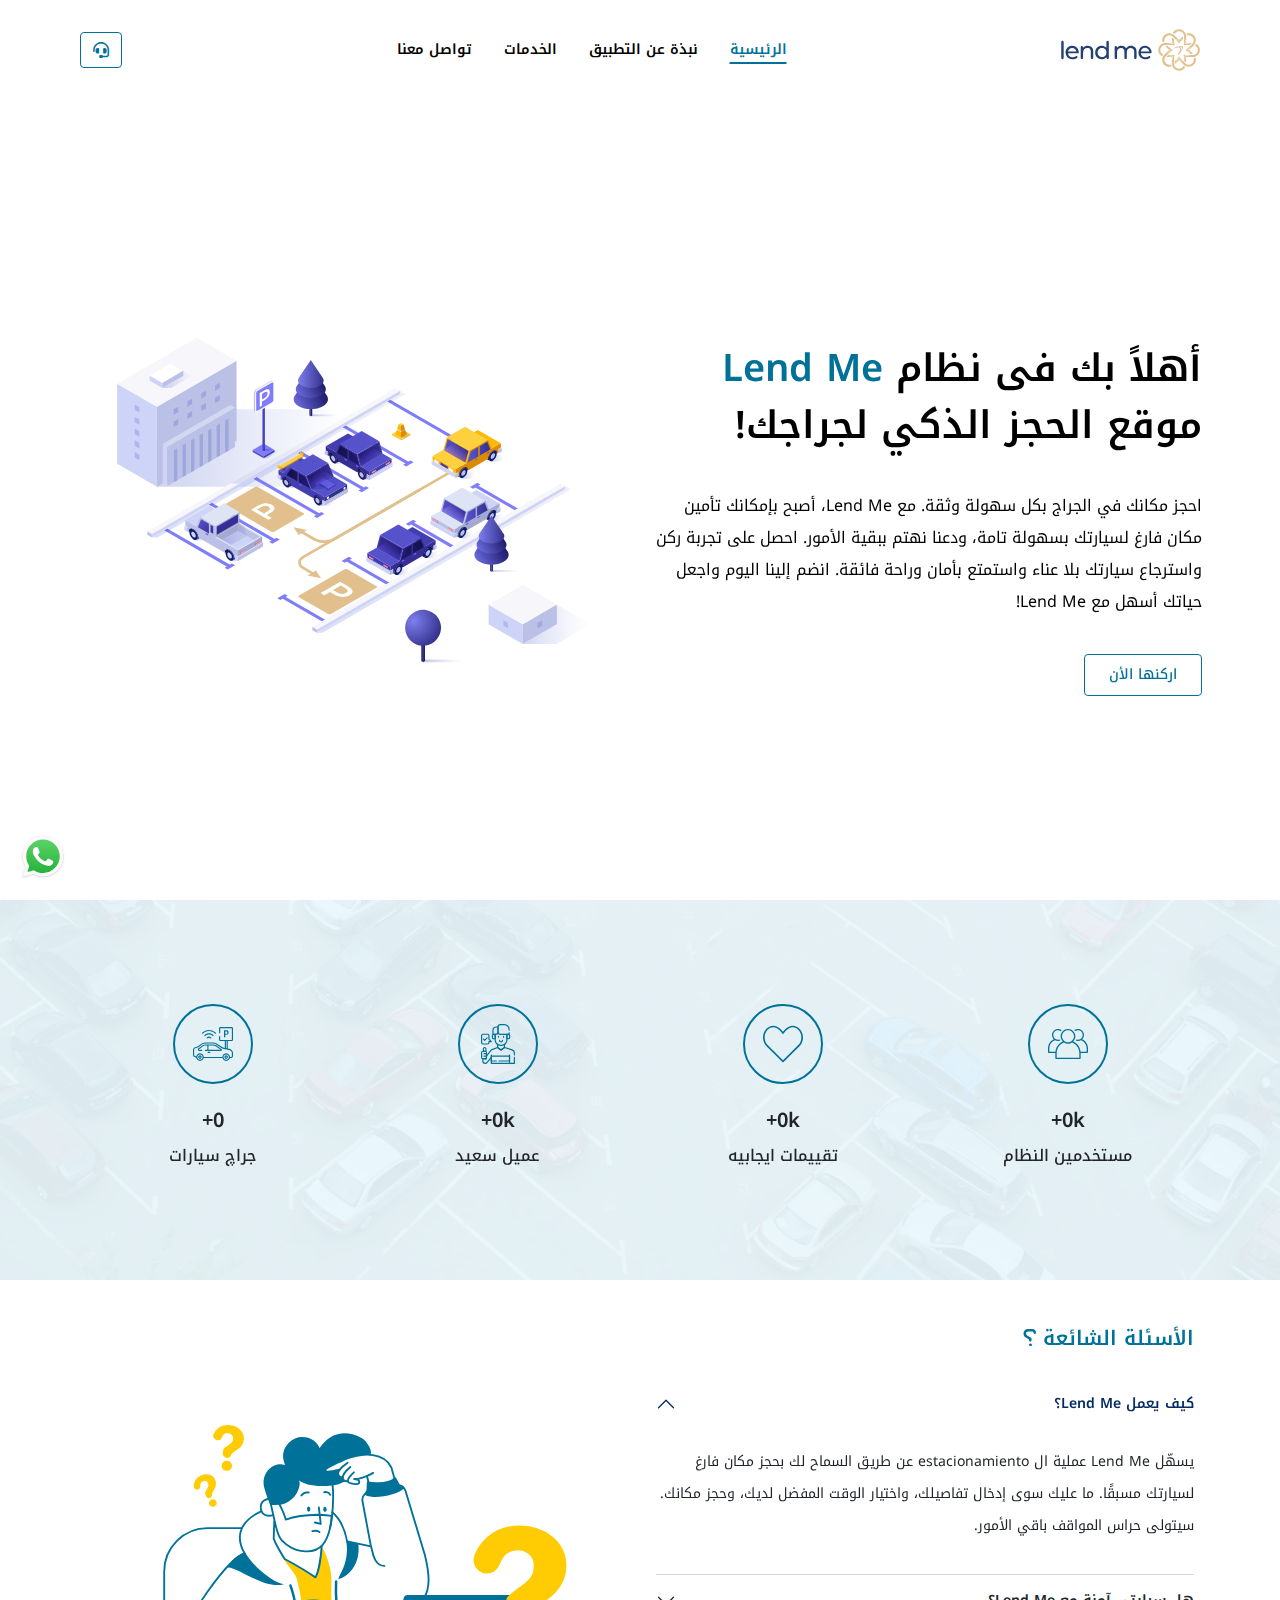
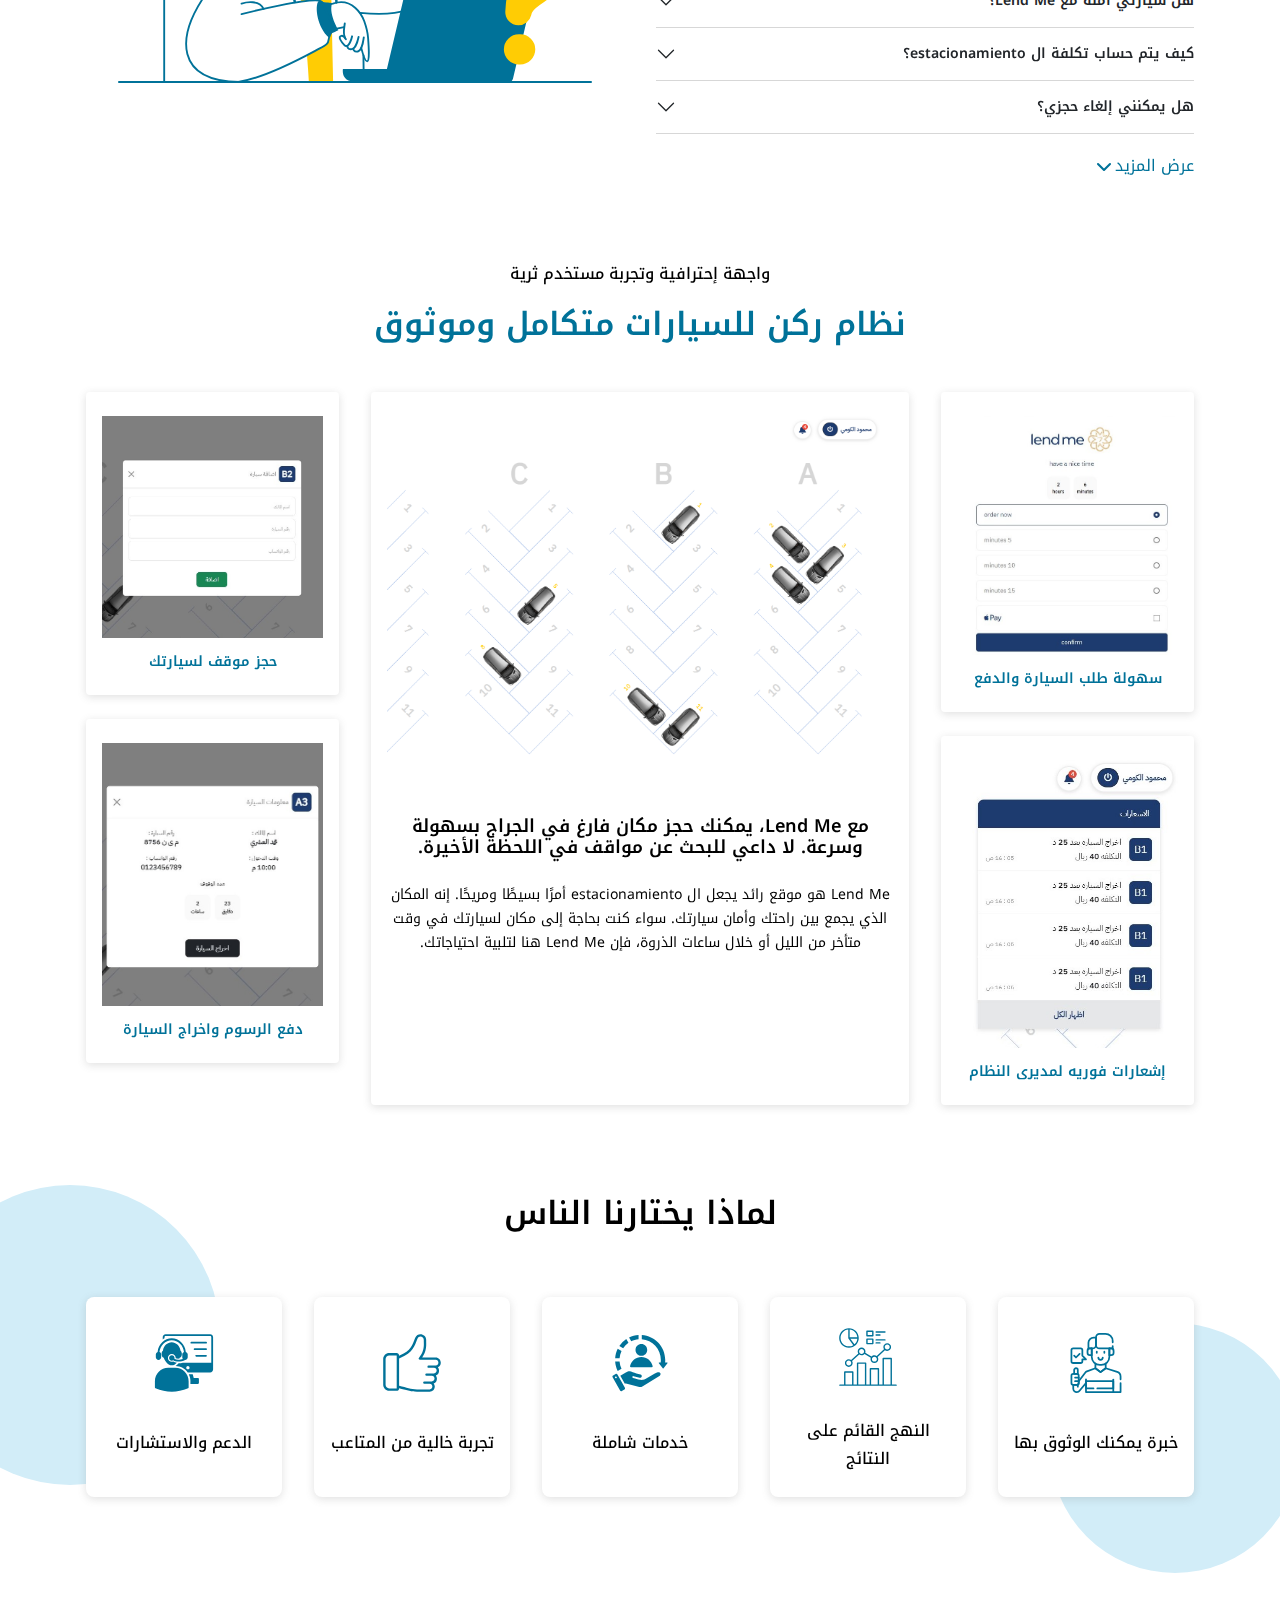
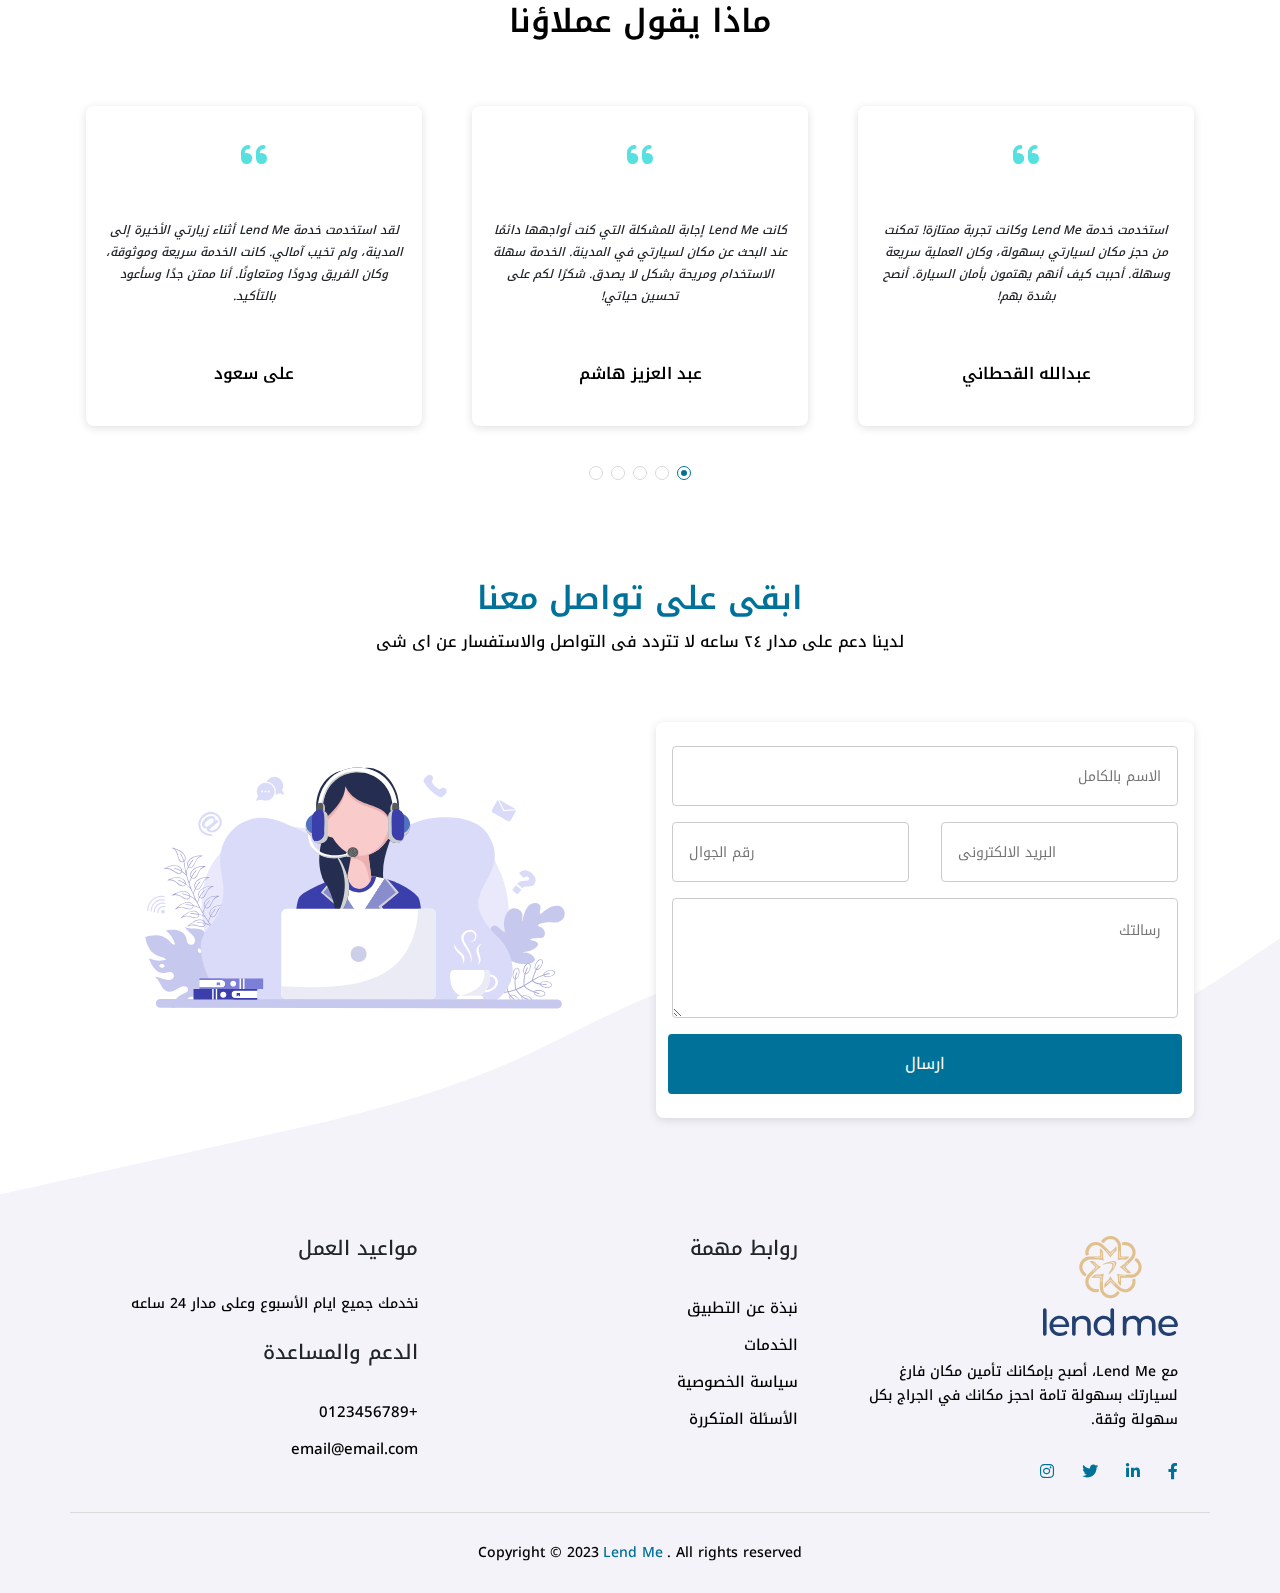
==== index.html @ 7d06befd "#1" ====
<html lang="en">

<head>
    <meta charset="UTF-8">
    <meta name="viewport" content="width=device-width, initial-scale=1.0">
    <title>Lend Me</title>
    <!-- Favicon -->
    <link rel="shortcut icon" href="images/fav.svg" type="image/x-icon">
    <!-- Css -->
    <link rel="stylesheet" href="css/bootstrap.rtl.min.css">
    <link rel="stylesheet" href="css/main.css">
    <link rel="stylesheet" href="css/style.css">
</head>

<body>
    <!-- Header Start-->
    <header class="navigationbar">
        <nav>
            <div class="container d-flex justify-content-between align-items-center">
                <a href="#!" class="navbar-brand">
                    <img src="images/logo.svg" alt="logo">
                </a>
                <ul class="nav-links">
                    <li>
                        <a href="index.html#home" class="nav-link home active">الرئيسية</a>
                    </li>
                    <li>
                        <a href="index.html#about" class="nav-link about">نبذة عن التطبيق</a>
                    </li>
                    <li>
                        <a href="index.html#service" class="nav-link service">الخدمات</a>
                    </li>
                    <li>
                        <a href="index.html#contact" class="nav-link contact">تواصل معنا</a>
                    </li>
                </ul>
                <div class="buttons">
                    <a href="tel:+966566717225"><i class="fa-sharp fa-solid fa-headset"></i></a>
                    <a href="javascript:void(0)" id="toggle"><i class="fa-sharp fa-solid fa-bars"></i></a>
                </div>
            </div>
        </nav>
    </header>
    <main>
        <!-- Hero section -->
        <section class="hero-section sec" id="home">
            <div class="underlay"></div>
            <div class="container">
                <div class="row">
                    <div
                        class="col-lg-6 col-12 d-flex align-items-center justify-content-center flex-column text-container">
                        <h1>أهلاً بك فى نظام <span>Lend Me</span> موقع الحجز الذكي لجراجك! </h1>
                        <p>
                            احجز مكانك في الجراج بكل سهولة وثقة. مع Lend Me، أصبح بإمكانك تأمين مكان فارغ لسيارتك بسهولة
                            تامة، ودعنا نهتم ببقية الأمور. احصل على تجربة ركن واسترجاع سيارتك بلا عناء واستمتع بأمان
                            وراحة فائقة. انضم إلينا اليوم واجعل حياتك أسهل مع Lend Me!
                        </p>
                        <a href="#!">اركنها الأن</a>
                    </div>
                    <div class="col-lg-6 col-12 d-flex align-items-center justify-content-center">
                        <img src="images/illustration.svg" alt="illustration">
                    </div>
                </div>
            </div>
        </section>
        <!-- parteners section -->
        <section class="parteners sec" id="about">
            <div class="counter-wrapper">
                <div class="underlay"></div>
                <div class="container ">
                    <div class="row">
                        <div class="col-lg-3 col-6 mb-lg-0 mb-4">
                            <div class="icon">
                                <img src="images/users.svg" alt="icon">
                            </div>
                            <h4><span class="num" data-goal="8">0</span>k+</h4>
                            <h5>مستخدمين النظام</h5>
                        </div>
                        <div class="col-lg-3 col-6 mb-lg-0 mb-4">
                            <div class="icon">
                                <img src="images/heart.svg" alt="icon">
                            </div>
                            <h4><span class="num" data-goal="25">0</span>k+</h4>
                            <h5>تقييمات ايجابيه</h5>
                        </div>
                        <div class="col-lg-3 col-6">
                            <div class="icon">
                                <img src="images/experience.svg" alt="icon">
                            </div>
                            <h4><span class="num" data-goal="23">0</span>k+</h4>
                            <h5>عميل سعيد</h5>
                        </div>
                        <div class="col-lg-3 col-6">
                            <div class="icon">
                                <img src="images/earth.svg" alt="icon">
                            </div>
                            <h4><span class="num" data-goal="47">0</span>+</h4>
                            <h5>جراچ سيارات</h5>
                        </div>
                    </div>
                </div>
            </div>
        </section>
        <!-- faqs -->
        <section class="faqs">
            <div class="container">
                <div class="row align-items-center justify-content-around">
                    <div class="col-lg-6 col-12 p-3 faqs-content">
                        <h3>الأسئلة الشائعة <i class="fa-sharp fa-solid fa-question"></i></h3>
                        <div class="accordion" id="accordionExample">
                            <div class="accordion-item">
                                <h2 class="accordion-header" id="headingOne">
                                    <button class="accordion-button" type="button" data-bs-toggle="collapse"
                                        data-bs-target="#collapseOne" aria-expanded="true" aria-controls="collapseOne">
                                        كيف يعمل Lend Me؟
                                    </button>
                                </h2>
                                <div id="collapseOne" class="accordion-collapse collapse show"
                                    aria-labelledby="headingOne" data-bs-parent="#accordionExample">
                                    <div class="accordion-body">
                                        <p>
                                            يسهّل Lend Me عملية ال estacionamiento عن طريق السماح لك بحجز مكان فارغ
                                            لسيارتك مسبقًا. ما عليك سوى إدخال تفاصيلك، واختيار الوقت المفضل لديك، وحجز
                                            مكانك. سيتولى حراس المواقف باقي الأمور.
                                        </p>
                                    </div>
                                </div>
                            </div>
                            <div class="accordion-item">
                                <h2 class="accordion-header" id="headingTwo">
                                    <button class="accordion-button collapsed" type="button" data-bs-toggle="collapse"
                                        data-bs-target="#collapseTwo" aria-expanded="false" aria-controls="collapseTwo">
                                        هل سيارتي آمنة مع Lend Me؟
                                    </button>
                                </h2>
                                <div id="collapseTwo" class="accordion-collapse collapse" aria-labelledby="headingTwo"
                                    data-bs-parent="#accordionExample">
                                    <div class="accordion-body">
                                        <p>
                                            بالتأكيد! نحن نعتني بالأمان بشكل جدي. حراس المواقف لدينا محترفون مدربون،
                                            ونحن نتخذ إجراءات أمان صارمة. سيارتك في أمان تام مع Lend Me.
                                        </p>
                                    </div>
                                </div>
                            </div>
                            <div class="accordion-item">
                                <h2 class="accordion-header" id="headingThree">
                                    <button class="accordion-button collapsed" type="button" data-bs-toggle="collapse"
                                        data-bs-target="#collapseThree" aria-expanded="false"
                                        aria-controls="collapseThree">
                                        كيف يتم حساب تكلفة ال estacionamiento؟
                                    </button>
                                </h2>
                                <div id="collapseThree" class="accordion-collapse collapse"
                                    aria-labelledby="headingThree" data-bs-parent="#accordionExample">
                                    <div class="accordion-body">
                                        <p>
                                            تعتمد تكلفة ال estacionamiento على عدة عوامل، مثل المدة والمكان ونوع
                                            السيارة. يمكنك العثور على معلومات حول التسعير في صفحتنا على الإنترنت أو عند
                                            قيامك بعملية الحجز.
                                        </p>
                                    </div>
                                </div>
                            </div>
                            <div class="accordion-item">
                                <h2 class="accordion-header" id="headingFour">
                                    <button class="accordion-button collapsed" type="button" data-bs-toggle="collapse"
                                        data-bs-target="#collapseFour" aria-expanded="false"
                                        aria-controls="collapseFour">
                                        هل يمكنني إلغاء حجزي؟
                                    </button>
                                </h2>
                                <div id="collapseFour" class="accordion-collapse collapse" aria-labelledby="headingFour"
                                    data-bs-parent="#accordionExample">
                                    <div class="accordion-body">
                                        <p>
                                            نعم، يمكنك إلغاء حجزك قبل بدء الوقت المحدد لل estacionamiento. ستحصل على
                                            استرداد كامل للمبلغ إذا قمت بإلغاء الحجز في الوقت المناسب.
                                        </p>
                                    </div>
                                </div>
                            </div>
                            <div class="accordion-item">
                                <h2 class="accordion-header" id="headingFive">
                                    <button class="accordion-button collapsed" type="button" data-bs-toggle="collapse"
                                        data-bs-target="#collapseFive" aria-expanded="false"
                                        aria-controls="collapseFive">
                                        هل يمكنني الدفع عبر الإنترنت؟
                                    </button>
                                </h2>
                                <div id="collapseFive" class="accordion-collapse collapse" aria-labelledby="headingFive"
                                    data-bs-parent="#accordionExample">
                                    <div class="accordion-body">
                                        <p>
                                            نعم، يمكنك الدفع عبر الإنترنت عند حجز مكان estacionamiento. نقدم أيضًا خيار
                                            الدفع نقدًا لمن يفضلون ذلك.
                                        </p>
                                    </div>
                                </div>
                            </div>
                        </div>
                        <button class="showbtn">عرض المزيد <i class="fa-sharp fa-solid fa-chevron-down"></i></button>
                    </div>
                    <div class="col-lg-6 col-12 pe-lg-5 ps-lg-5 p-0 faq-img">
                        <img src="images/faq2.svg" alt="faq">
                    </div>
                </div>
            </div>
        </section>
        <!-- services section -->
        <section class="services-section sec" id="service">
            <div class="container">
                <p class="txt">واجهة إحترافية وتجربة مستخدم ثرية</p>
                <h2 class="hed">نظام ركن للسيارات متكامل وموثوق</h2>
                <div class="row">
                    <div class="col-lg-3 col-12 pe-3 ps-3">
                        <div class="container p-0">
                            <div class="row">
                                <div class="col-12">
                                    <div class="shaded_card">
                                        <div class="img">
                                            <a href="images/app-img-2.jpg" data-fancybox="app-images">
                                                <img src="images/app-img-2.jpg" alt="">
                                            </a>
                                        </div>
                                        <h4>سهولة طلب السيارة والدفع</h4>
                                    </div>
                                </div>
                                <div class="col-12 mt-4">
                                    <div class="shaded_card">
                                        <div class="img">
                                            <a href="images/app-img-3.jpg" data-fancybox="app-images">
                                                <img src="images/app-img-3.jpg" alt="">
                                            </a>
                                        </div>
                                        <h4>إشعارات فوريه لمديرى النظام</h4>
                                    </div>
                                </div>
                            </div>
                        </div>
                    </div>
                    <div class="col-lg-6 col-12 pe-3 ps-3 mt-lg-0 mb-lg-0 mt-4 mb-4">
                        <div class="container p-0">
                            <div class="shaded_card">
                                <div class="img">
                                    <a href="images/app-1.png" data-fancybox="app-images">
                                        <img src="images/app-1.png" alt="">
                                    </a>
                                </div>
                                <h3>
                                    مع Lend Me، يمكنك حجز مكان فارغ في الجراج بسهولة وسرعة. لا داعي للبحث عن مواقف في
                                    اللحظة الأخيرة.
                                </h3>
                                <p>
                                    Lend Me هو موقع رائد يجعل ال estacionamiento أمرًا بسيطًا ومريحًا. إنه المكان الذي
                                    يجمع بين راحتك وأمان سيارتك. سواء كنت بحاجة إلى مكان لسيارتك في وقت متأخر من الليل
                                    أو خلال ساعات الذروة، فإن Lend Me هنا لتلبية احتياجاتك.
                                </p>
                            </div>
                        </div>
                    </div>
                    <div class="col-lg-3 col-12 pe-3 ps-3">
                        <div class="container p-0">
                            <div class="row">
                                <div class="col-12">
                                    <div class="shaded_card">
                                        <div class="img">
                                            <a href="images/app-img-4.jpg" data-fancybox="app-images">
                                                <img src="images/app-img-4.jpg" alt="">
                                            </a>
                                        </div>
                                        <h4>حجز موقف لسيارتك</h4>
                                    </div>
                                </div>
                                <div class="col-12 mt-4">
                                    <div class="col-12">
                                        <div class="shaded_card">
                                            <div class="img">
                                                <a href="images/app-img-5.jpg" data-fancybox="app-images">
                                                    <img src="images/app-img-5.jpg" alt="">
                                                </a>
                                            </div>
                                            <h4>دفع الرسوم واخراج السيارة</h4>
                                        </div>
                                    </div>
                                </div>
                            </div>
                        </div>
                    </div>
                </div>
            </div>
        </section>
        <!-- features section -->
        <section class="features">
            <h2 class="hed">لماذا يختارنا الناس</h2>
            <span class="circle1"></span>
            <span class="circle2"></span>
            <div class="container">
                <div class="row row-cols-xl-5 row-cols-lg-4 row-cols-md-3 row-cols-sm-2 row-cols-1 row--20">
                    <div class="col p-3">
                        <div class="feature-card">
                            <div class="icon">
                                <img src="images/experience.svg" alt="Service">
                            </div>
                            <h6 class="title">خبرة يمكنك الوثوق بها</h6>
                        </div>
                    </div>
                    <div class="col p-3">
                        <div class="feature-card">
                            <div class="icon">
                                <img src="images/approach.svg" alt="Service">
                            </div>
                            <h6 class="title">النهج القائم على النتائج</h6>
                        </div>
                    </div>
                    <div class="col p-3">
                        <div class="feature-card">
                            <div class="icon">
                                <img src="images/services.svg" alt="Service">
                            </div>
                            <h6 class="title">خدمات شاملة</h6>
                        </div>
                    </div>
                    <div class="col p-3">
                        <div class="feature-card">
                            <div class="icon">
                                <img src="images/hassel.svg" alt="Service">
                            </div>
                            <h6 class="title">تجربة خالية من المتاعب</h6>
                        </div>
                    </div>
                    <div class="col p-3">
                        <div class="feature-card">
                            <div class="icon">
                                <img src="images/support.svg" alt="Service">
                            </div>
                            <h6 class="title"> الدعم والاستشارات </h6>
                        </div>
                    </div>
                </div>
            </div>
        </section>
        <!-- testmonials section-->
        <section class="testmonials">
            <h2 class="hed">ماذا يقول عملاؤنا</h2>
            <!-- slider -->
            <div class="container p-0">
                <div class="swiper mySwiper">
                    <div class="swiper-wrapper">
                        <div class="swiper-slide">
                            <div class="testmonial-card">
                                <i class="fas fa-quote-left"></i>
                                <p>
                                    استخدمت خدمة Lend Me وكانت تجربة ممتازة! تمكنت من حجز مكان لسيارتي بسهولة، وكان
                                    العملية سريعة وسهلة. أحببت كيف أنهم يهتمون بأمان السيارة. أنصح بشدة بهم!
                                </p>
                                <h5>عبدالله القحطاني</h5>
                            </div>
                        </div>
                        <div class="swiper-slide">
                            <div class="testmonial-card">
                                <i class="fas fa-quote-left"></i>
                                <p>
                                    كانت Lend Me إجابة للمشكلة التي كنت أواجهها دائمًا عند البحث عن مكان لسيارتي في
                                    المدينة. الخدمة سهلة الاستخدام ومريحة بشكل لا يصدق. شكرًا لكم على تحسين حياتي!
                                </p>
                                <h5>عبد العزيز هاشم</h5>
                            </div>
                        </div>
                        <div class="swiper-slide">
                            <div class="testmonial-card">
                                <i class="fas fa-quote-left"></i>
                                <p>
                                    لقد استخدمت خدمة Lend Me أثناء زيارتي الأخيرة إلى المدينة، ولم تخيب آمالي. كانت
                                    الخدمة سريعة وموثوقة، وكان الفريق ودودًا ومتعاونًا. أنا ممتن جدًا وسأعود بالتأكيد.
                                </p>
                                <h5>على سعود</h5>
                            </div>
                        </div>
                        <div class="swiper-slide">
                            <div class="testmonial-card">
                                <i class="fas fa-quote-left"></i>
                                <p>
                                    من غير الممكن التخلي عن خدمة Lend Me بعد الآن! تجربة حجز موقف سيارة لم تكن بهذه
                                    السهولة أبدًا. لقد جعلوا حياتي أسهل بكثير.
                                </p>
                                <h5>نواف العقيدى</h5>
                            </div>
                        </div>
                        <div class="swiper-slide">
                            <div class="testmonial-card">
                                <i class="fas fa-quote-left"></i>
                                <p>
                                    اعتمدت على Lend Me في رحلتي الأخيرة، وكانت تجربة رائعة. كنت قلقًا من ال
                                    estacionamiento، ولكن Lend Me حلت لي هذه المشكلة بكل سهولة وسرعة. شكرًا لكم على
                                    الخدمة الممتازة!
                                </p>
                                <h5>رائد سلمان</h5>
                            </div>
                        </div>
                        <div class="swiper-slide">
                            <div class="testmonial-card">
                                <i class="fas fa-quote-left"></i>
                                <p>
                                    أنا عميل دائم لـ Lend Me، ولا يمكنني التخلي عنهم. تسهيل عملية ال estacionamiento
                                    والحصول على موقف سيارة لم يكن بهذه السهولة أبدًا. فريقهم متعاون ومحترف بشكل
                                    استثنائي.
                                </p>
                                <h5>عبدالله الرويشد</h5>
                            </div>
                        </div>
                        <div class="swiper-slide">
                            <div class="testmonial-card">
                                <i class="fas fa-quote-left"></i>
                                <p>
                                    تعتبر Lend Me أفضل خدمة estacionamiento استخدمتها على الإطلاق. حلولهم سهلة وفعالة،
                                    وأحببت كيف يمكنني حجز مكان لسيارتي بسرعة ويسر.
                                </p>
                                <h5>بلال علام</h5>
                            </div>
                        </div>
                    </div>
                    <div class="swiper-pagination"></div>
                </div>
            </div>
        </section>
        <!-- contact section -->
        <section class="contact-section sec" id="contact">
            <svg xmlns="http://www.w3.org/2000/svg" viewBox="0 0 1440 320">
                <path fill="#f3f3f9" fill-opacity="1"
                    d="M0,320L48,309.3C96,299,192,277,288,256C384,235,480,213,576,170.7C672,128,768,64,864,69.3C960,75,1056,149,1152,154.7C1248,160,1344,96,1392,64L1440,32L1440,320L1392,320C1344,320,1248,320,1152,320C1056,320,960,320,864,320C768,320,672,320,576,320C480,320,384,320,288,320C192,320,96,320,48,320L0,320Z">
                </path>
            </svg>
            <div class="underlay"></div>
            <h2 class="hed">ابقى على تواصل معنا</h2>
            <p class="txt">لدينا دعم على مدار ٢٤ ساعه لا تتردد فى التواصل والاستفسار عن اى شى</p>
            <div class="container">
                <div class="row">
                    <div class="col-lg-6 col-12 p-3">
                        <div class="shaded-card">
                            <form class="container" action="">
                                <div class="row">
                                    <div class="col-12 input-filed">
                                        <input type="text" name="name" id="name" placeholder="الاسم بالكامل">
                                    </div>
                                    <div class="col-lg-6 col-12 input-filed">
                                        <input type="email" name="email" id="email" placeholder="البريد الالكترونى">
                                    </div>
                                    <div class="col-lg-6 col-12 input-filed">
                                        <input type="tel" name="tel" id="tel" placeholder="رقم الجوال">
                                    </div>
                                    <div class="col-12 input-filed">
                                        <textarea name="message" id="message" placeholder="رسالتك"></textarea>
                                    </div>
                                    <div class="col-12">
                                        <button type="submit">ارسال</button>
                                    </div>
                                </div>
                            </form>
                        </div>
                    </div>
                    <div class="col-lg-6 col-12">
                        <img src="images/contact.svg" alt="">
                    </div>
                </div>
            </div>
        </section>
    </main>
    <!-- Footer -->
    <footer>
        <div class="container">
            <div class="row">
                <div class="col-lg-4 col-md-6 col-12 d-flex flex-column gap-4">
                    <a href="#!" class="navbar-brand">
                        <img src="images/logoV.svg" alt="logo">
                    </a>
                    <p>
                        مع Lend Me، أصبح بإمكانك تأمين مكان فارغ لسيارتك بسهولة تامة احجز مكانك في الجراج بكل سهولة
                        وثقة.
                    </p>
                    <ul class="social-media">
                        <li>
                            <a href="#!"><i class="fa-brands fa-facebook-f"></i></a>
                        </li>
                        <li>
                            <a href="#!"><i class="fa-brands fa-linkedin-in"></i></a>
                        </li>
                        <li>
                            <a href="#!"><i class="fa-brands fa-twitter"></i></a>
                        </li>
                        <li>
                            <a href="#!"><i class="fa-brands fa-instagram"></i></a>
                        </li>
                    </ul>
                </div>
                <div class="col-lg-4 col-md-6 col-12 d-flex flex-column gap-4">
                    <h5 class="footer-title ">روابط مهمة</h5>
                    <ul class="links">
                        <li>
                            <a href="index.html#about">نبذة عن التطبيق</a>
                        </li>
                        <li>
                            <a href="index.html#service">الخدمات</a>
                        </li>
                        <li>
                            <a href="privacy-policy.html">سياسة الخصوصية</a>
                        </li>
                        <li>
                            <a href="faq.html">الأسئلة المتكررة</a>
                        </li>
                    </ul>
                </div>
                <div class="col-lg-4 col-md-6 col-12 d-flex flex-column gap-4">
                    <h5 class="footer-title ">مواعيد العمل</h5>
                    <p>نخدمك جميع ايام الأسبوع وعلى مدار 24 ساعه </p>
                    <h5 class="footer-title ">الدعم والمساعدة</h5>
                    <ul class="links">
                        <li>
                            <a href="tel:+0123456789">+0123456789</a>
                        </li>
                        <li>
                            <a href="mailto:email@email.com">email@email.com</a>
                        </li>
                    </ul>
                </div>
                <div class="col-12 copy d-flex align-items-center justify-content-center">
                    <p>Copyright © 2023 <a href="index.html">Lend Me</a>. All rights reserved</p>
                </div>
            </div>
        </div>
    </footer>
    <a class="whatsappButton" href="https://wa.me/01025565541454">
        <img src="images/whatsappbrand.svg" alt="">
    </a>
    <script src="js/main.js"></script>
    <script src="js/app.js"></script>
    <script>
        //accordion show hide
        let btn = document.querySelector(".showbtn");
        let acc = document.querySelector("#accordionExample");
        btn.addEventListener("click", () => {
            acc.classList.toggle("show");
            if (acc.classList.contains("show")) {
                btn.innerHTML = `عرض اقل <i class="fa-sharp fa-solid fa-chevron-up"></i>`;
            } else {
                btn.innerHTML = `عرض المزيد <i class="fa-sharp fa-solid fa-chevron-down"></i>`;
            }
        });
    </script>
</body>

</html>
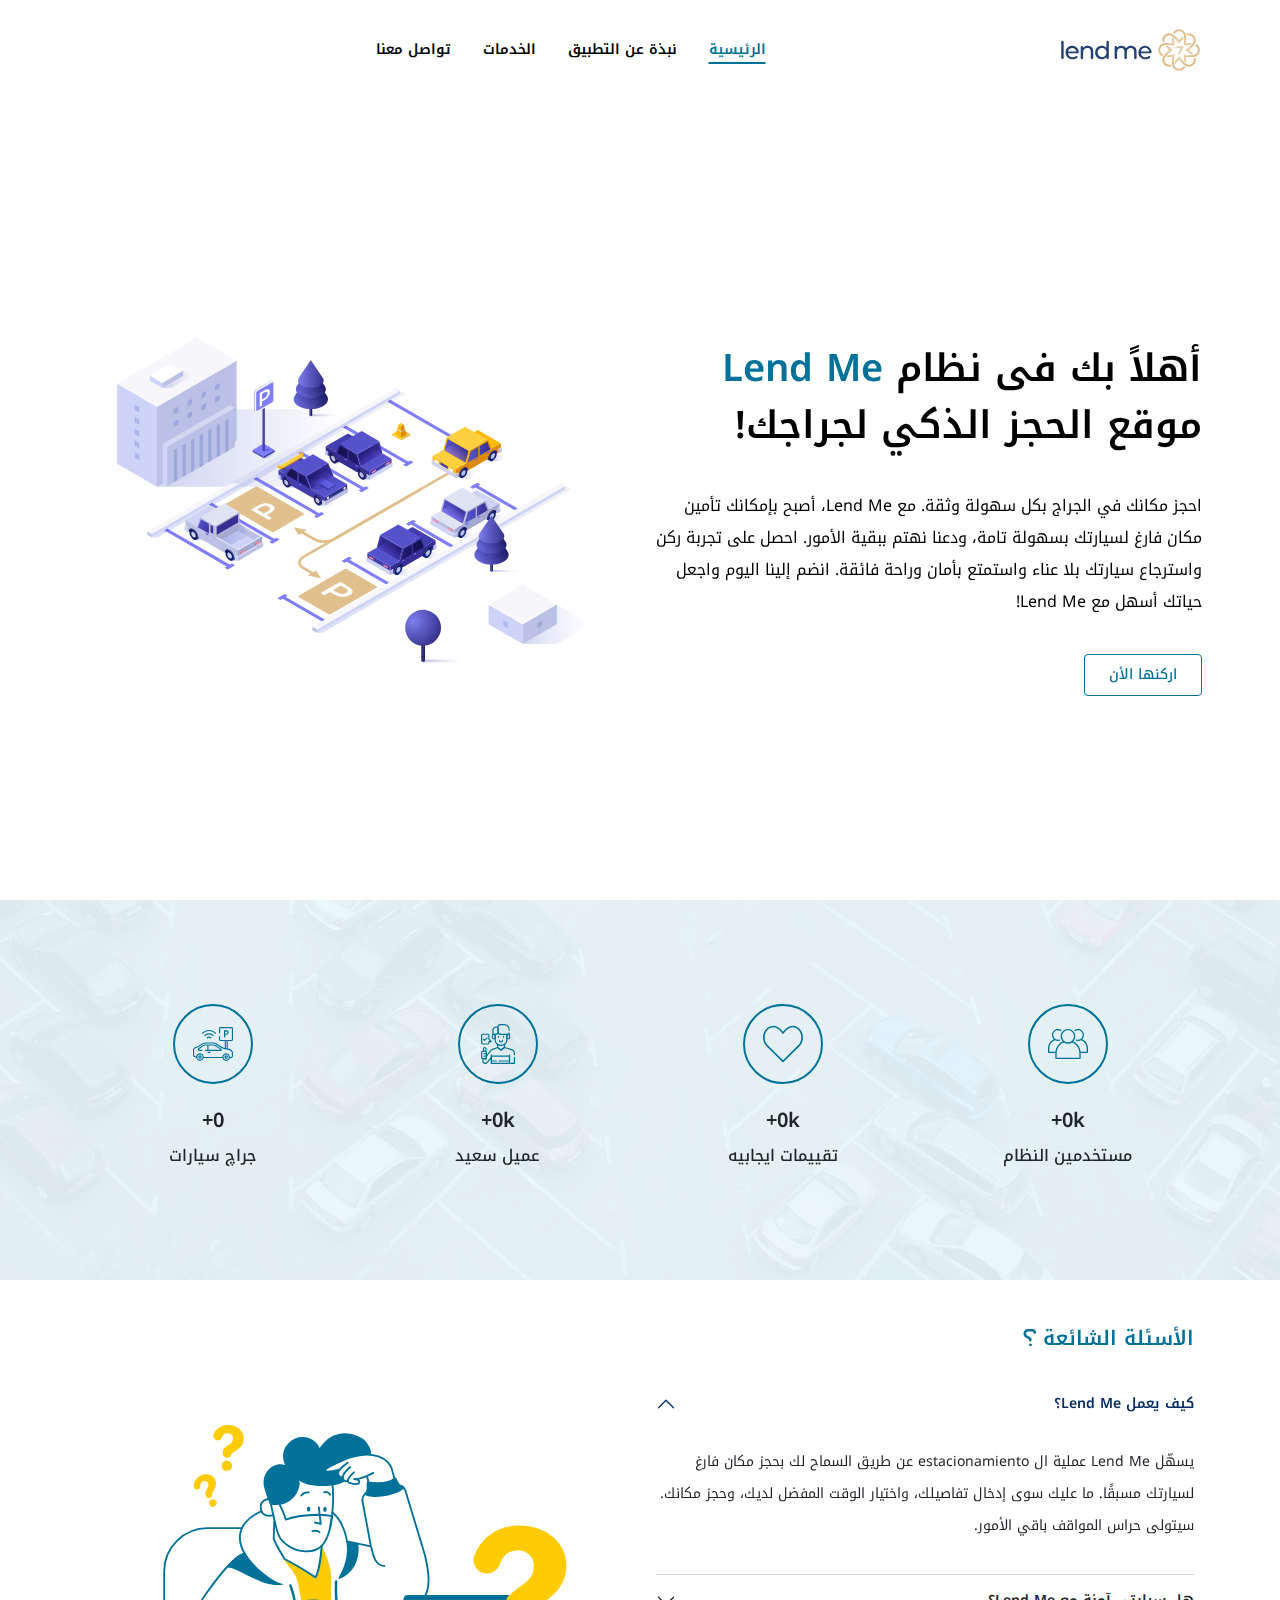
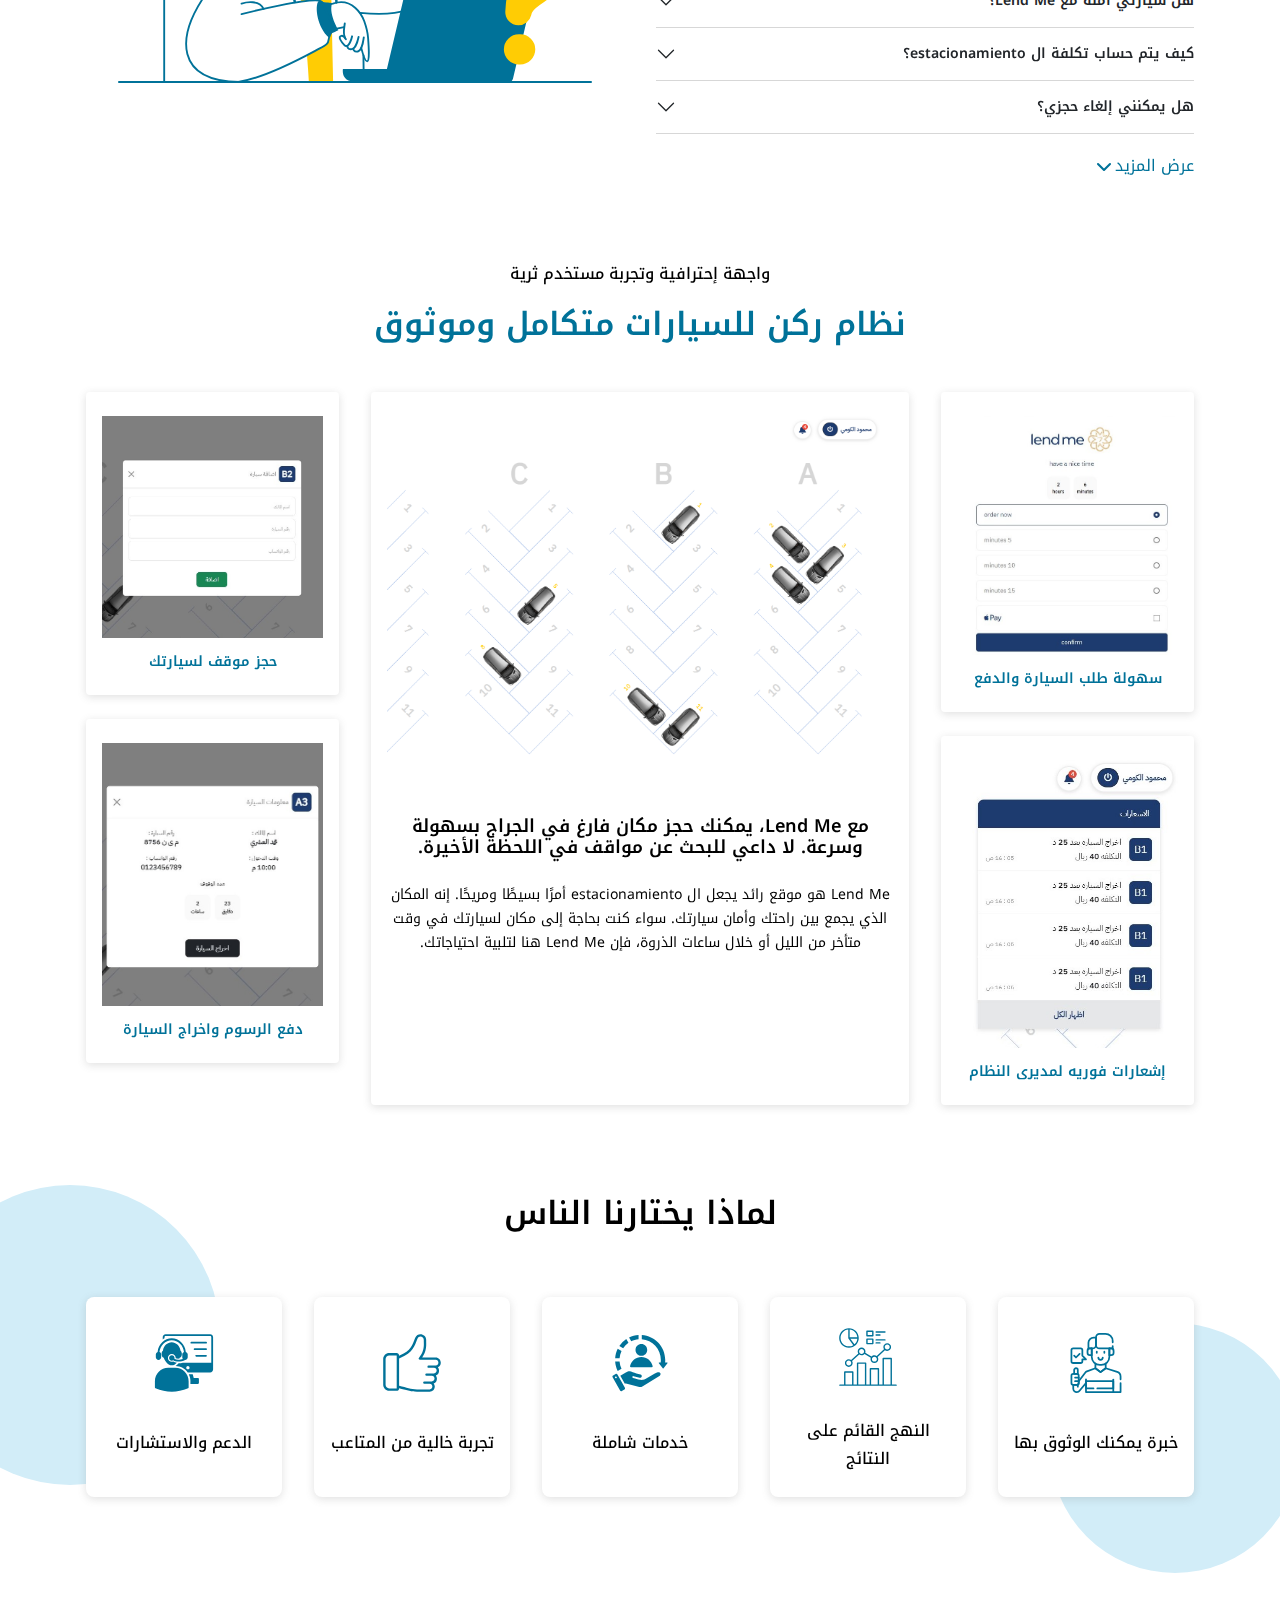
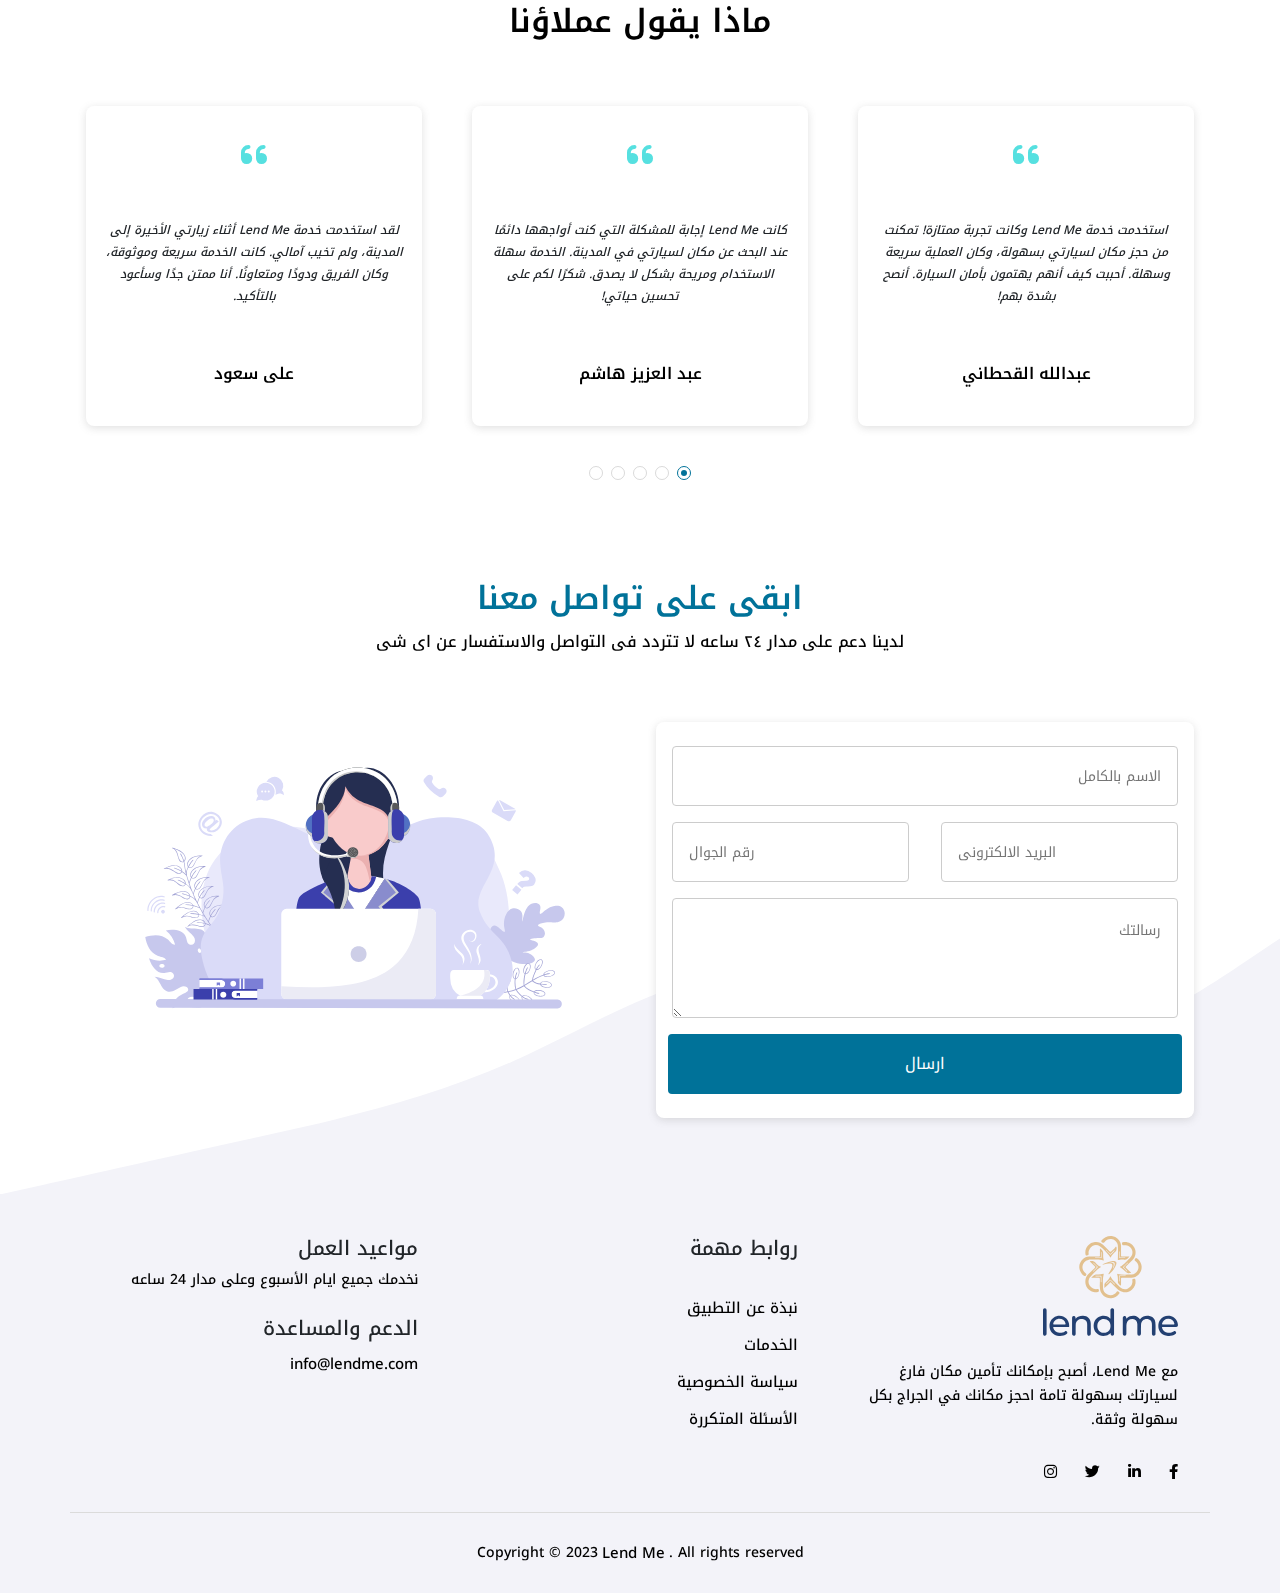
==== commit 64d8509f: "#2" ====
--- a/index.html
+++ b/index.html
@@ -17,7 +17,7 @@
     <header class="navigationbar">
         <nav>
             <div class="container d-flex justify-content-between align-items-center">
-                <a href="#!" class="navbar-brand">
+                <a href="index.html" class="navbar-brand">
                     <img src="images/logo.svg" alt="logo">
                 </a>
                 <ul class="nav-links">
@@ -35,7 +35,6 @@
                     </li>
                 </ul>
                 <div class="buttons">
-                    <a href="tel:+966566717225"><i class="fa-sharp fa-solid fa-headset"></i></a>
                     <a href="javascript:void(0)" id="toggle"><i class="fa-sharp fa-solid fa-bars"></i></a>
                 </div>
             </div>
@@ -511,17 +510,14 @@
                     </ul>
                 </div>
                 <div class="col-lg-4 col-md-6 col-12 d-flex flex-column gap-4">
-                    <h5 class="footer-title ">مواعيد العمل</h5>
-                    <p>نخدمك جميع ايام الأسبوع وعلى مدار 24 ساعه </p>
-                    <h5 class="footer-title ">الدعم والمساعدة</h5>
-                    <ul class="links">
-                        <li>
-                            <a href="tel:+0123456789">+0123456789</a>
-                        </li>
-                        <li>
-                            <a href="mailto:email@email.com">email@email.com</a>
-                        </li>
-                    </ul>
+                    <div>
+                        <h5 class="footer-title mb-2">مواعيد العمل</h5>
+                        <p>نخدمك جميع ايام الأسبوع وعلى مدار 24 ساعه </p>
+                    </div>
+                    <div>
+                        <h5 class="footer-title mb-2">الدعم والمساعدة</h5>
+                        <a href="mailto:info@lendme.com">info@lendme.com</a>
+                    </div>
                 </div>
                 <div class="col-12 copy d-flex align-items-center justify-content-center">
                     <p>Copyright © 2023 <a href="index.html">Lend Me</a>. All rights reserved</p>
@@ -529,9 +525,6 @@
             </div>
         </div>
     </footer>
-    <a class="whatsappButton" href="https://wa.me/01025565541454">
-        <img src="images/whatsappbrand.svg" alt="">
-    </a>
     <script src="js/main.js"></script>
     <script src="js/app.js"></script>
     <script>
--- a/css/style.css
+++ b/css/style.css
@@ -239,6 +239,11 @@
     padding-top: 120px;
   }
 }
+@media (max-width: 576px) {
+  .hero-section {
+    padding: 30px 12px 0;
+  }
+}
 .hero-section .underlay {
   position: absolute;
   top: 0;
@@ -360,8 +365,8 @@
   height: 100%;
   background-image: url(../images/pattern.jpeg);
   background-repeat: no-repeat;
+  background-size: cover;
   background-position: bottom;
-  background-size: 100%;
   opacity: 0.1;
   z-index: -1;
 }
@@ -847,13 +852,13 @@
 footer .container .col-12 .links li {
   margin-bottom: 5px;
 }
-footer .container .col-12 .links li a {
+footer .container .col-12 a {
   transition: 0.3s ease-in-out;
   font-weight: 500;
   font-size: 15px;
   color: #000;
 }
-footer .container .col-12 .links li a:hover {
+footer .container .col-12 a:hover {
   color: #007299;
 }
 footer .copy {
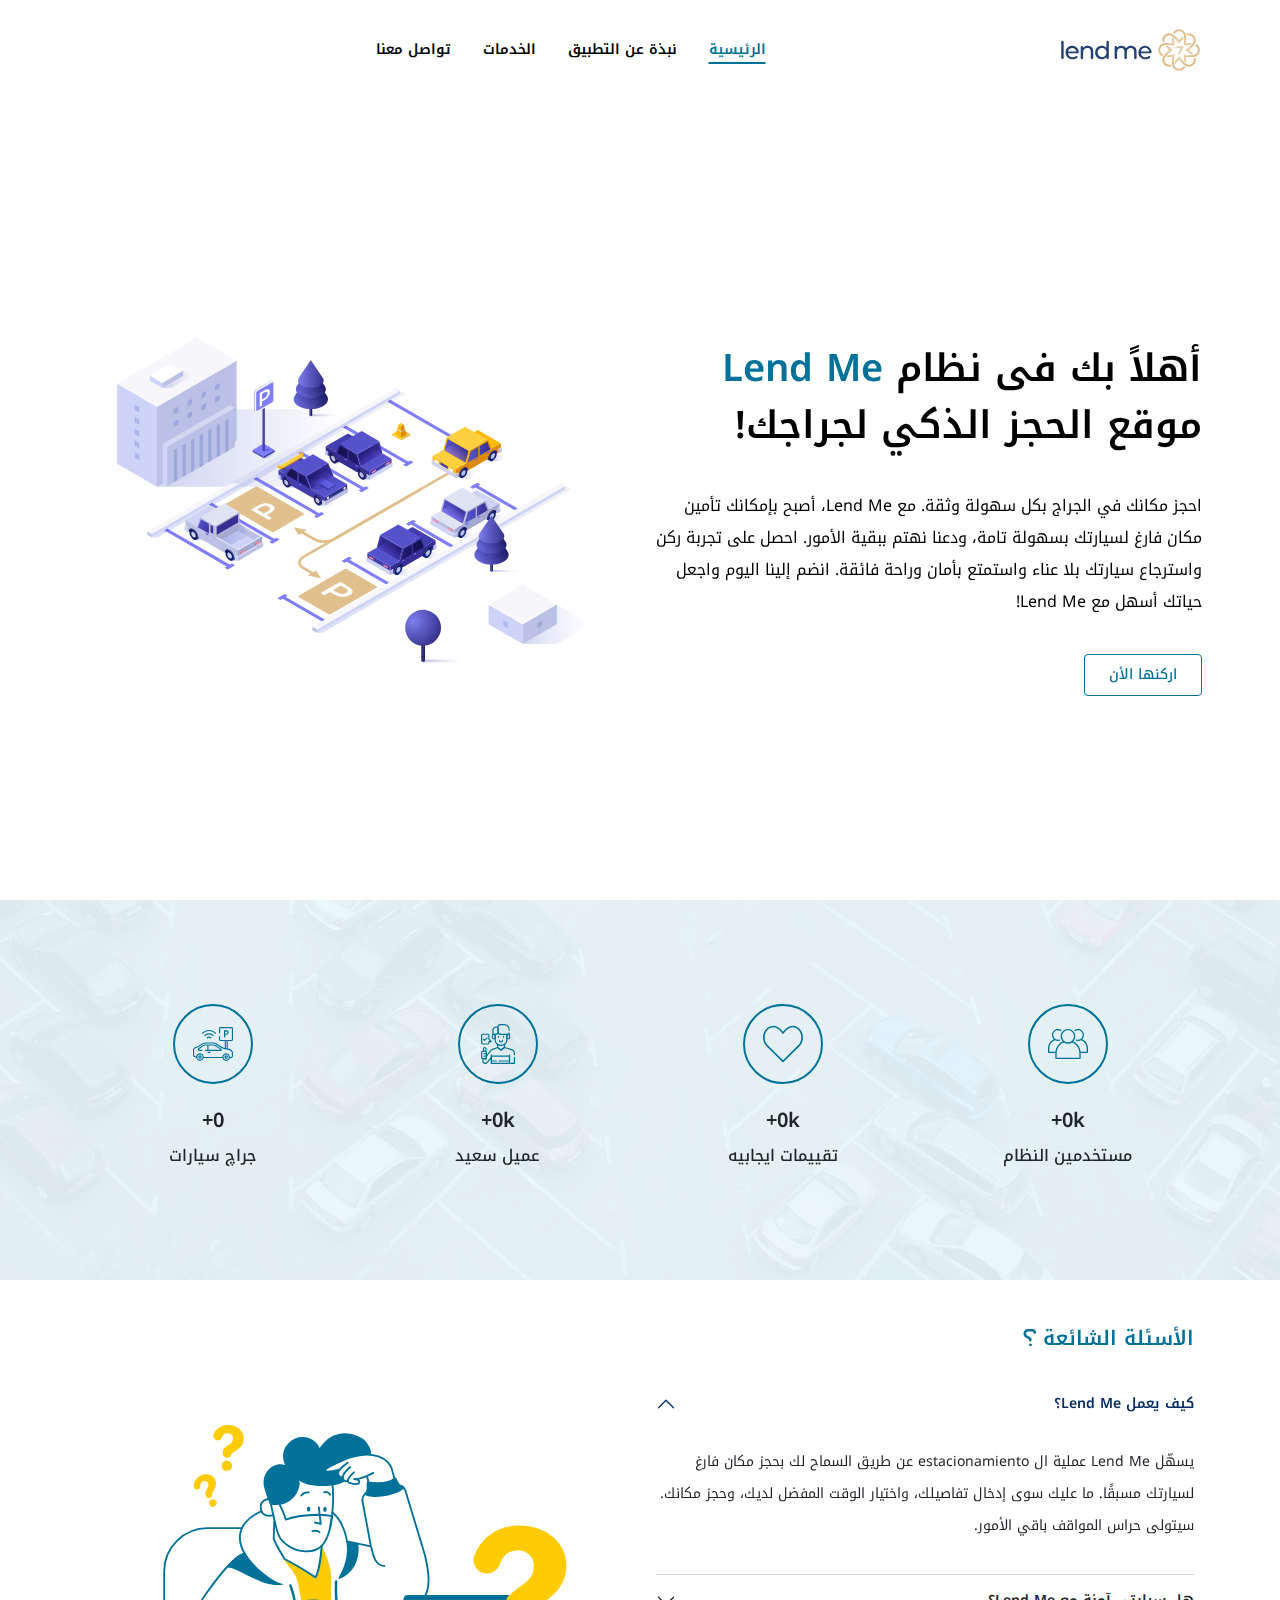
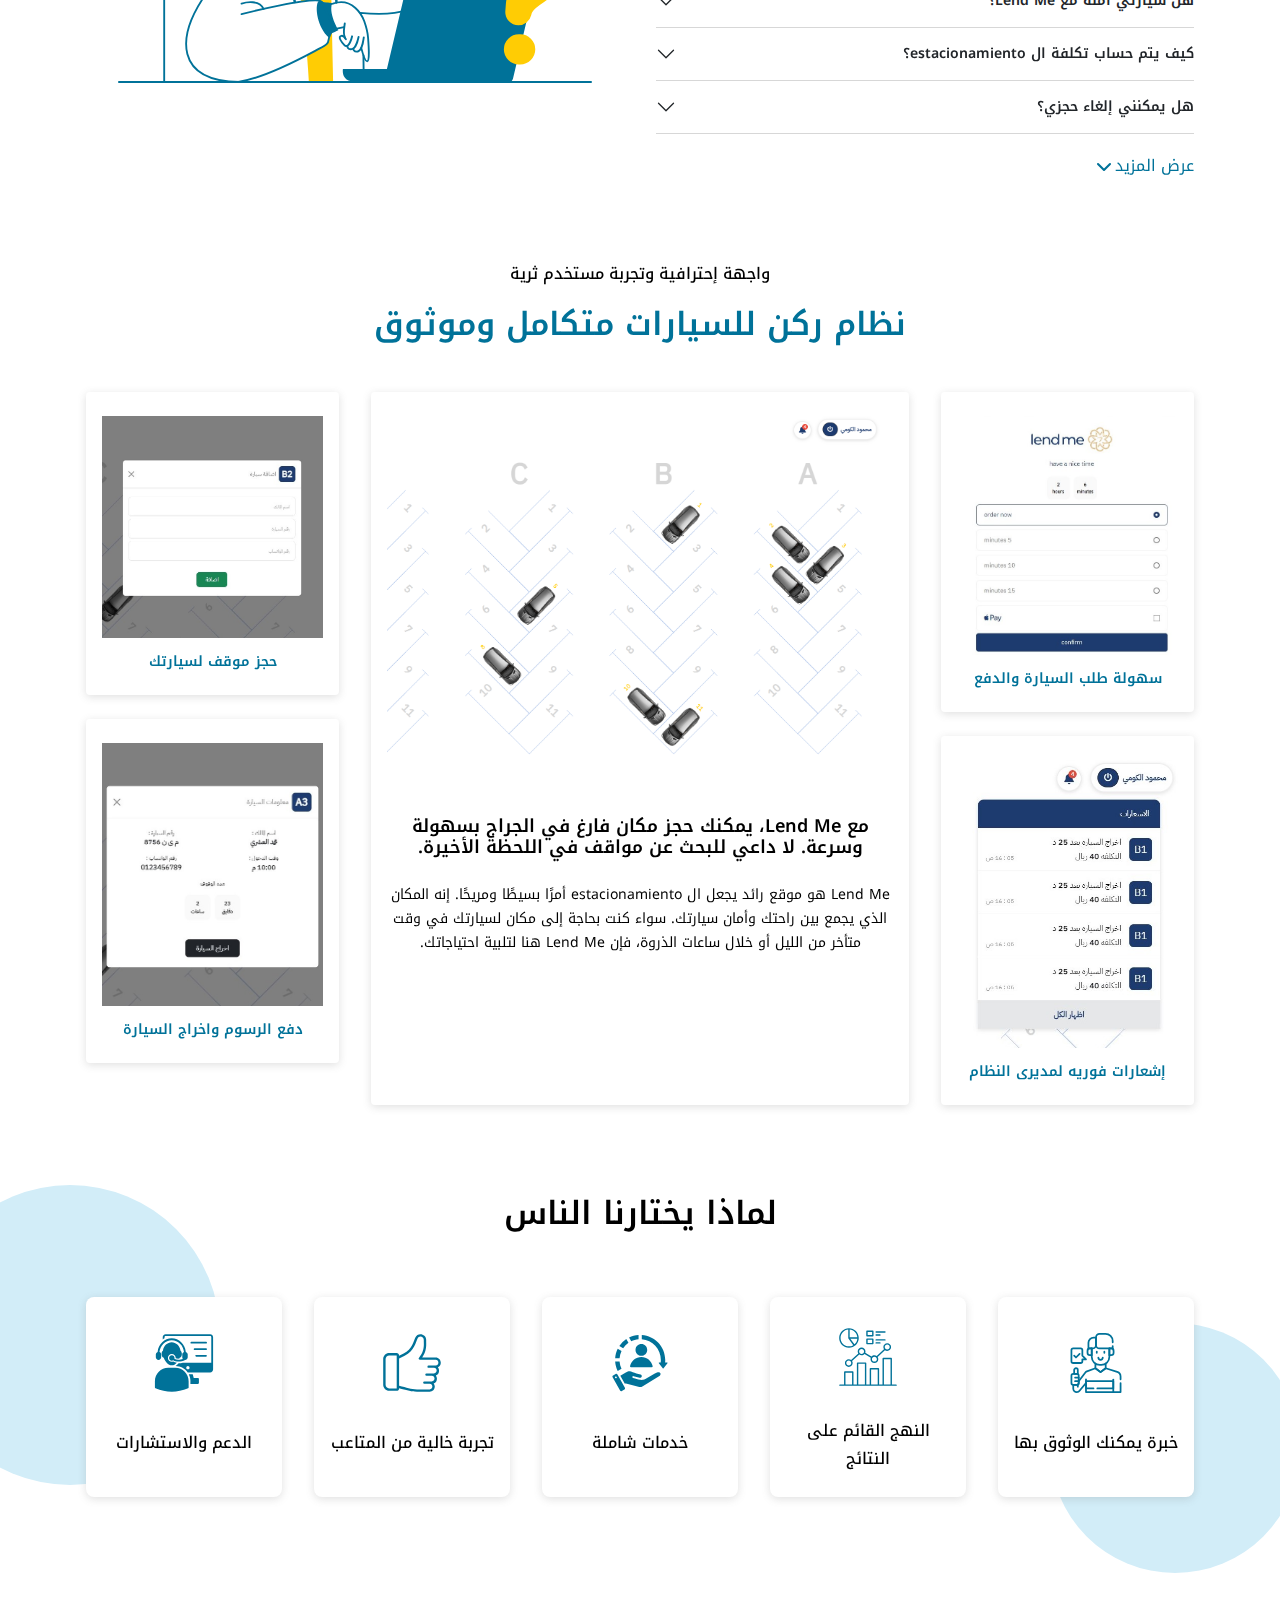
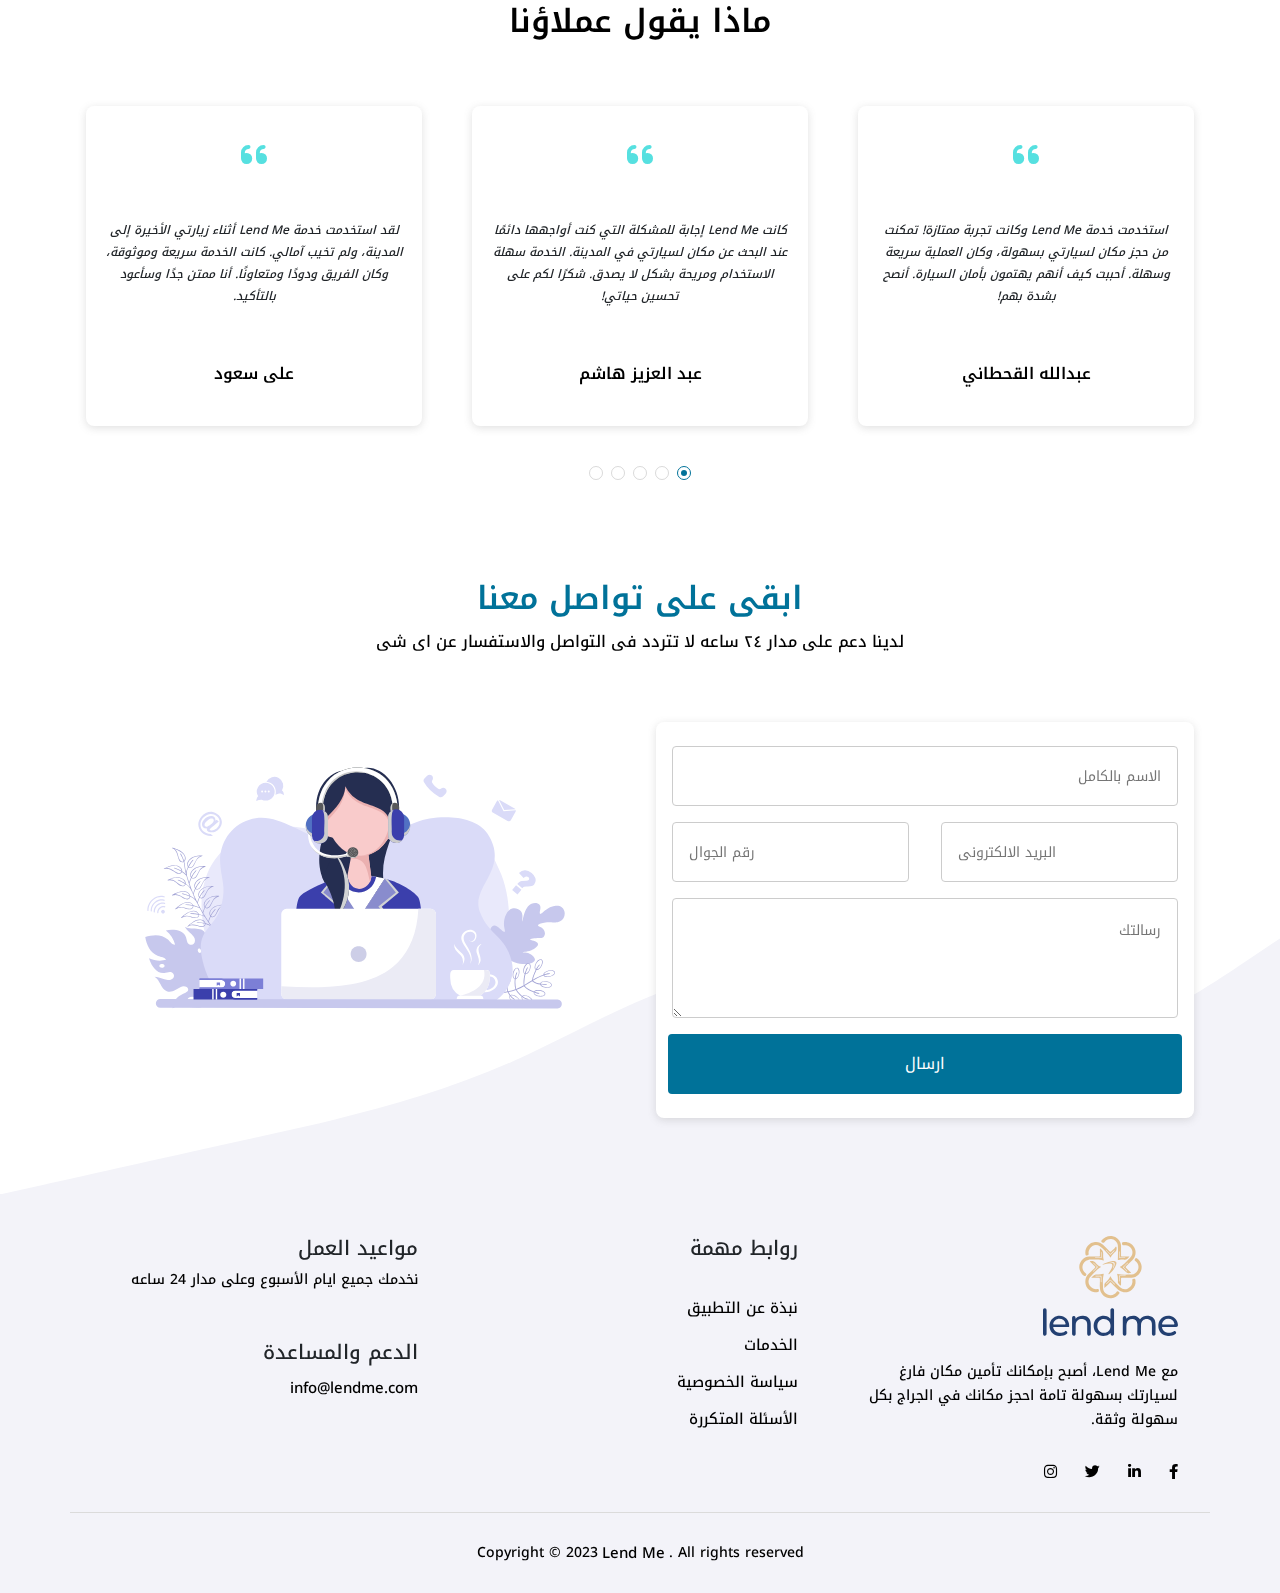
==== commit 1ee79665: "#3" ====
--- a/index.html
+++ b/index.html
@@ -509,7 +509,7 @@
                         </li>
                     </ul>
                 </div>
-                <div class="col-lg-4 col-md-6 col-12 d-flex flex-column gap-4">
+                <div class="col-lg-4 col-md-6 col-12 d-flex flex-column gap-5">
                     <div>
                         <h5 class="footer-title mb-2">مواعيد العمل</h5>
                         <p>نخدمك جميع ايام الأسبوع وعلى مدار 24 ساعه </p>
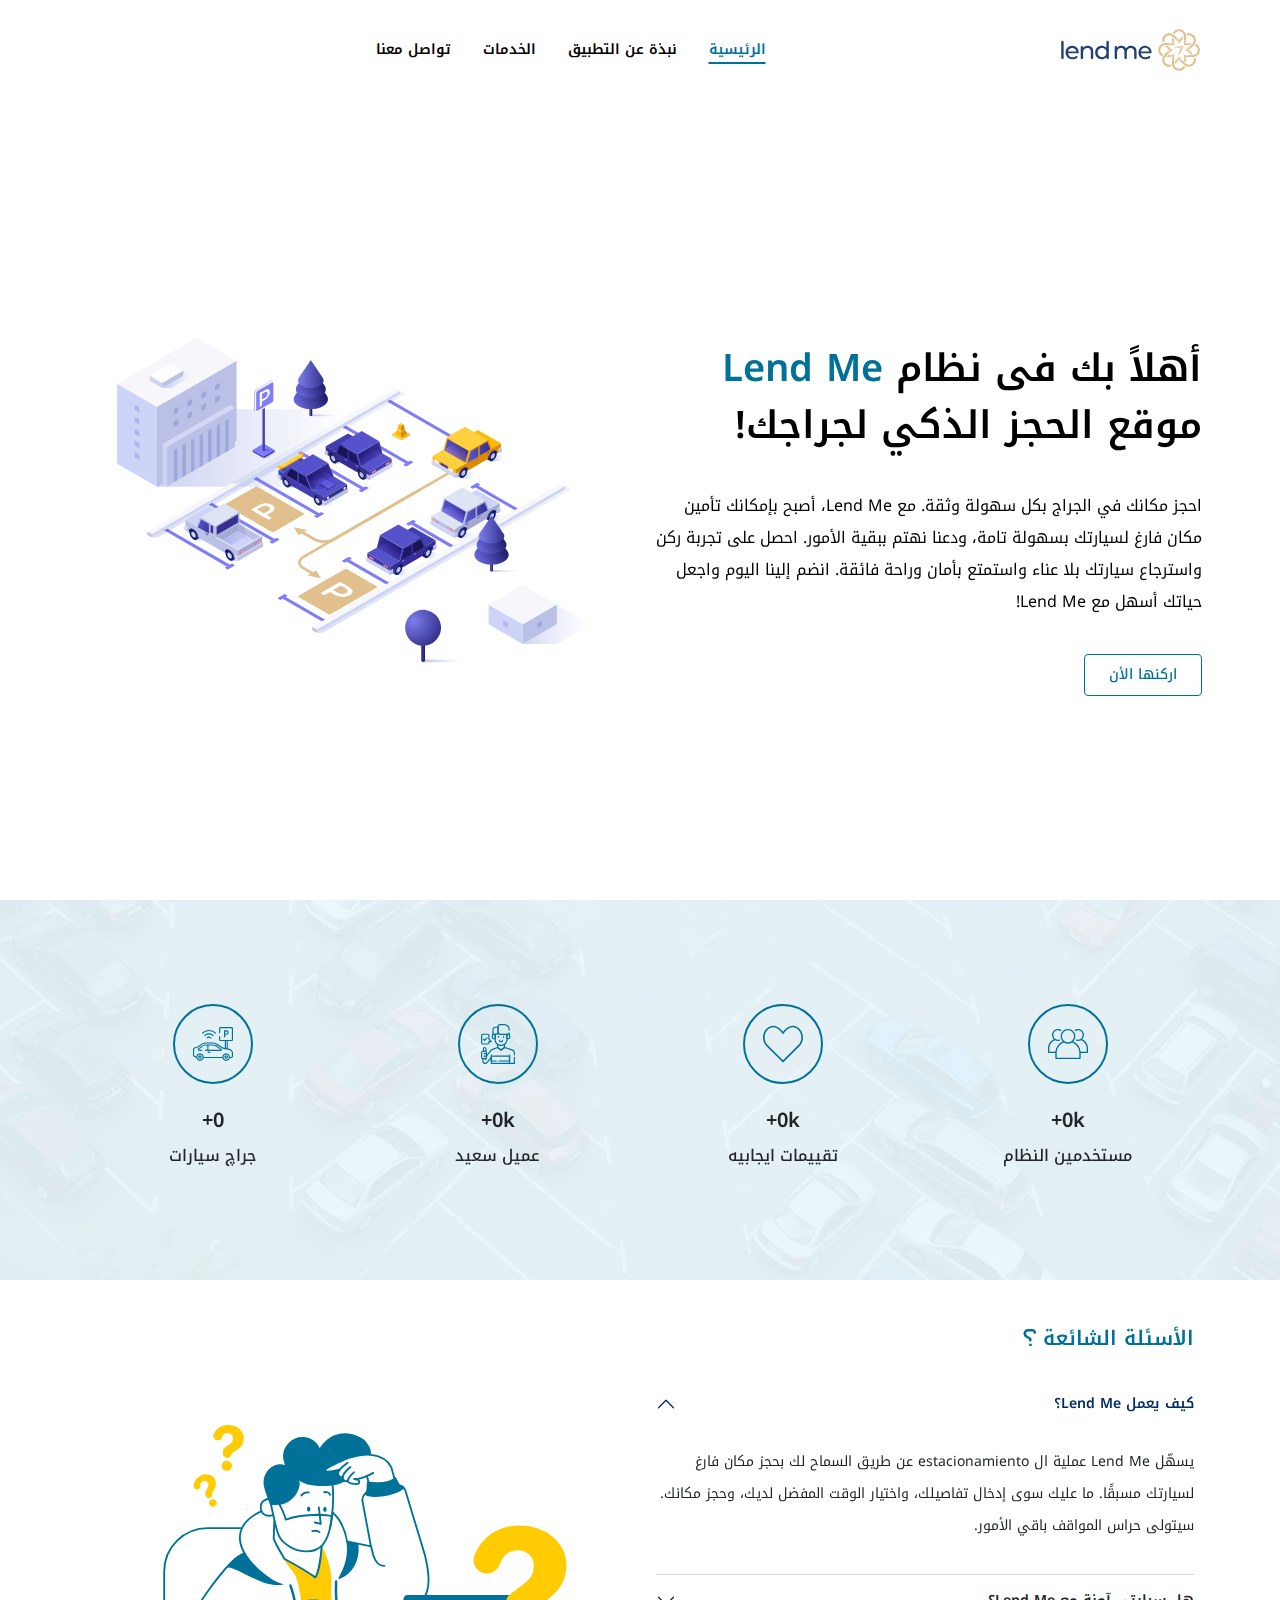
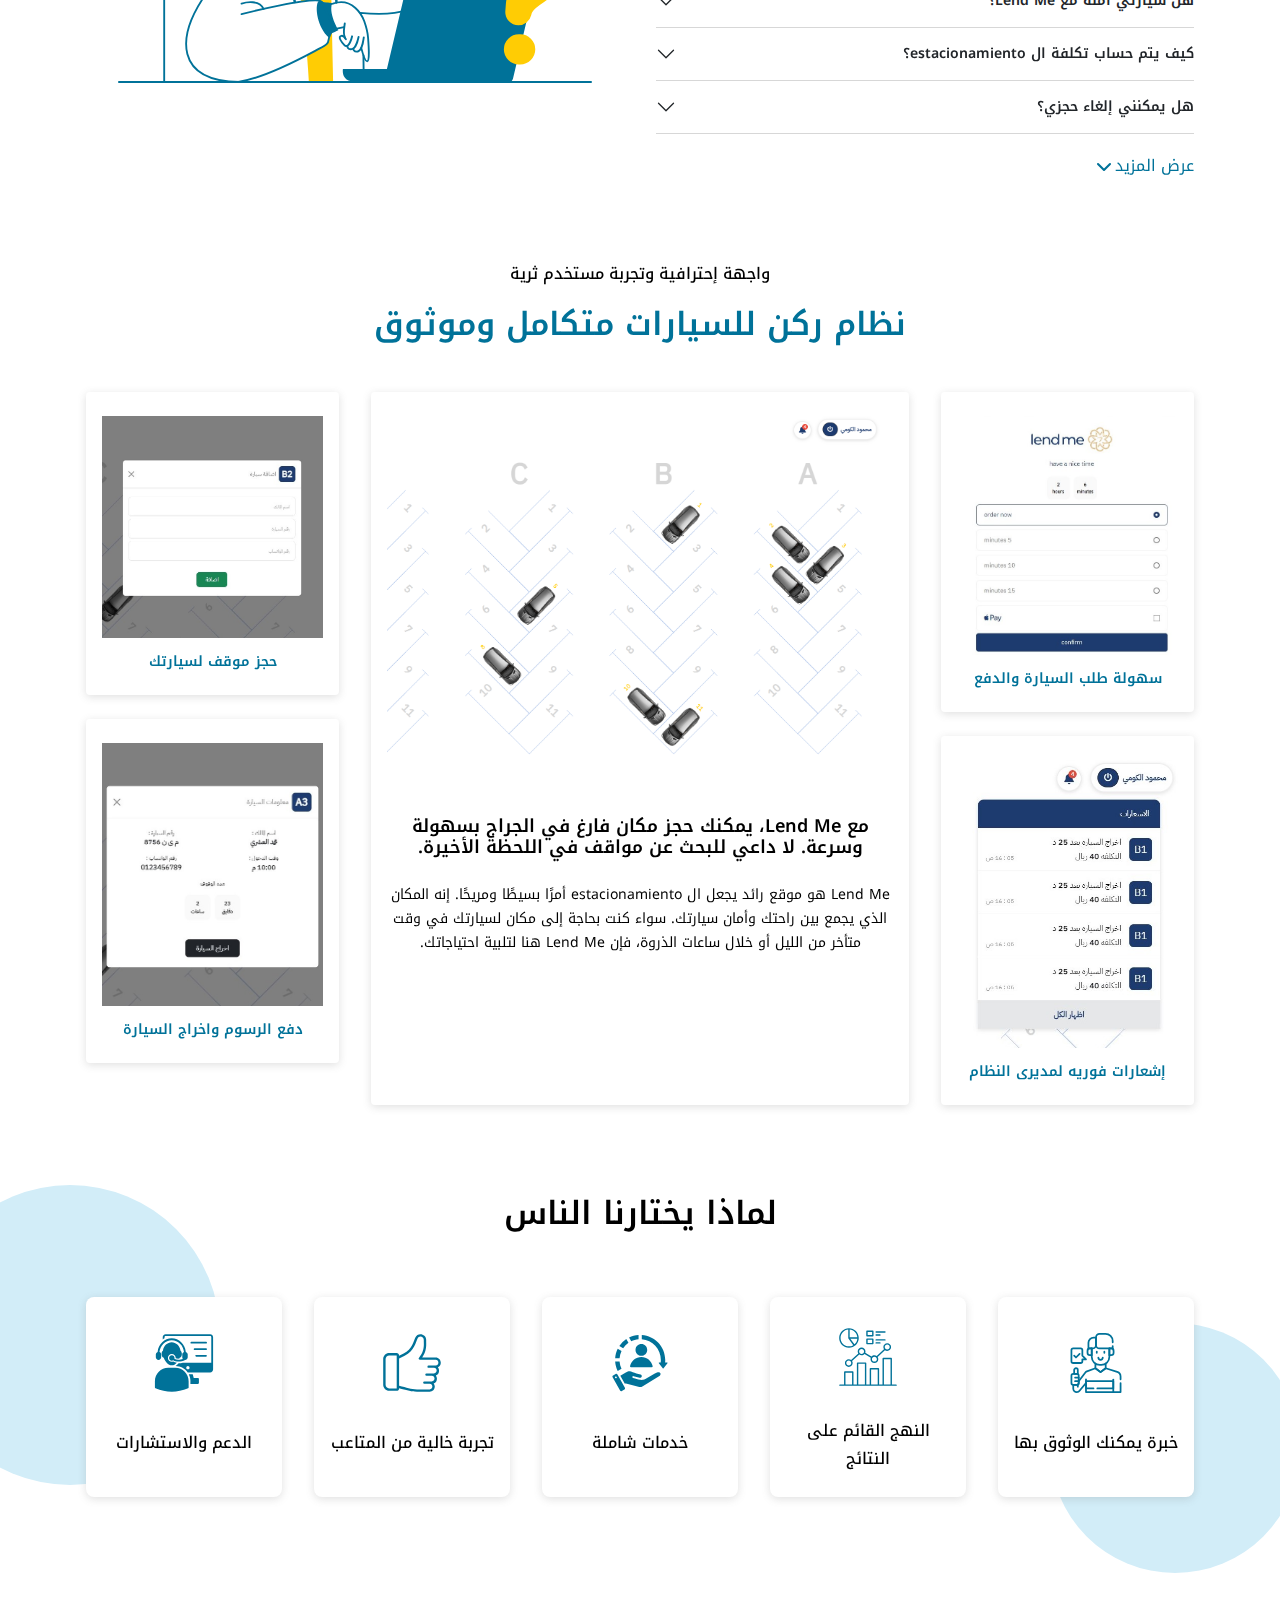
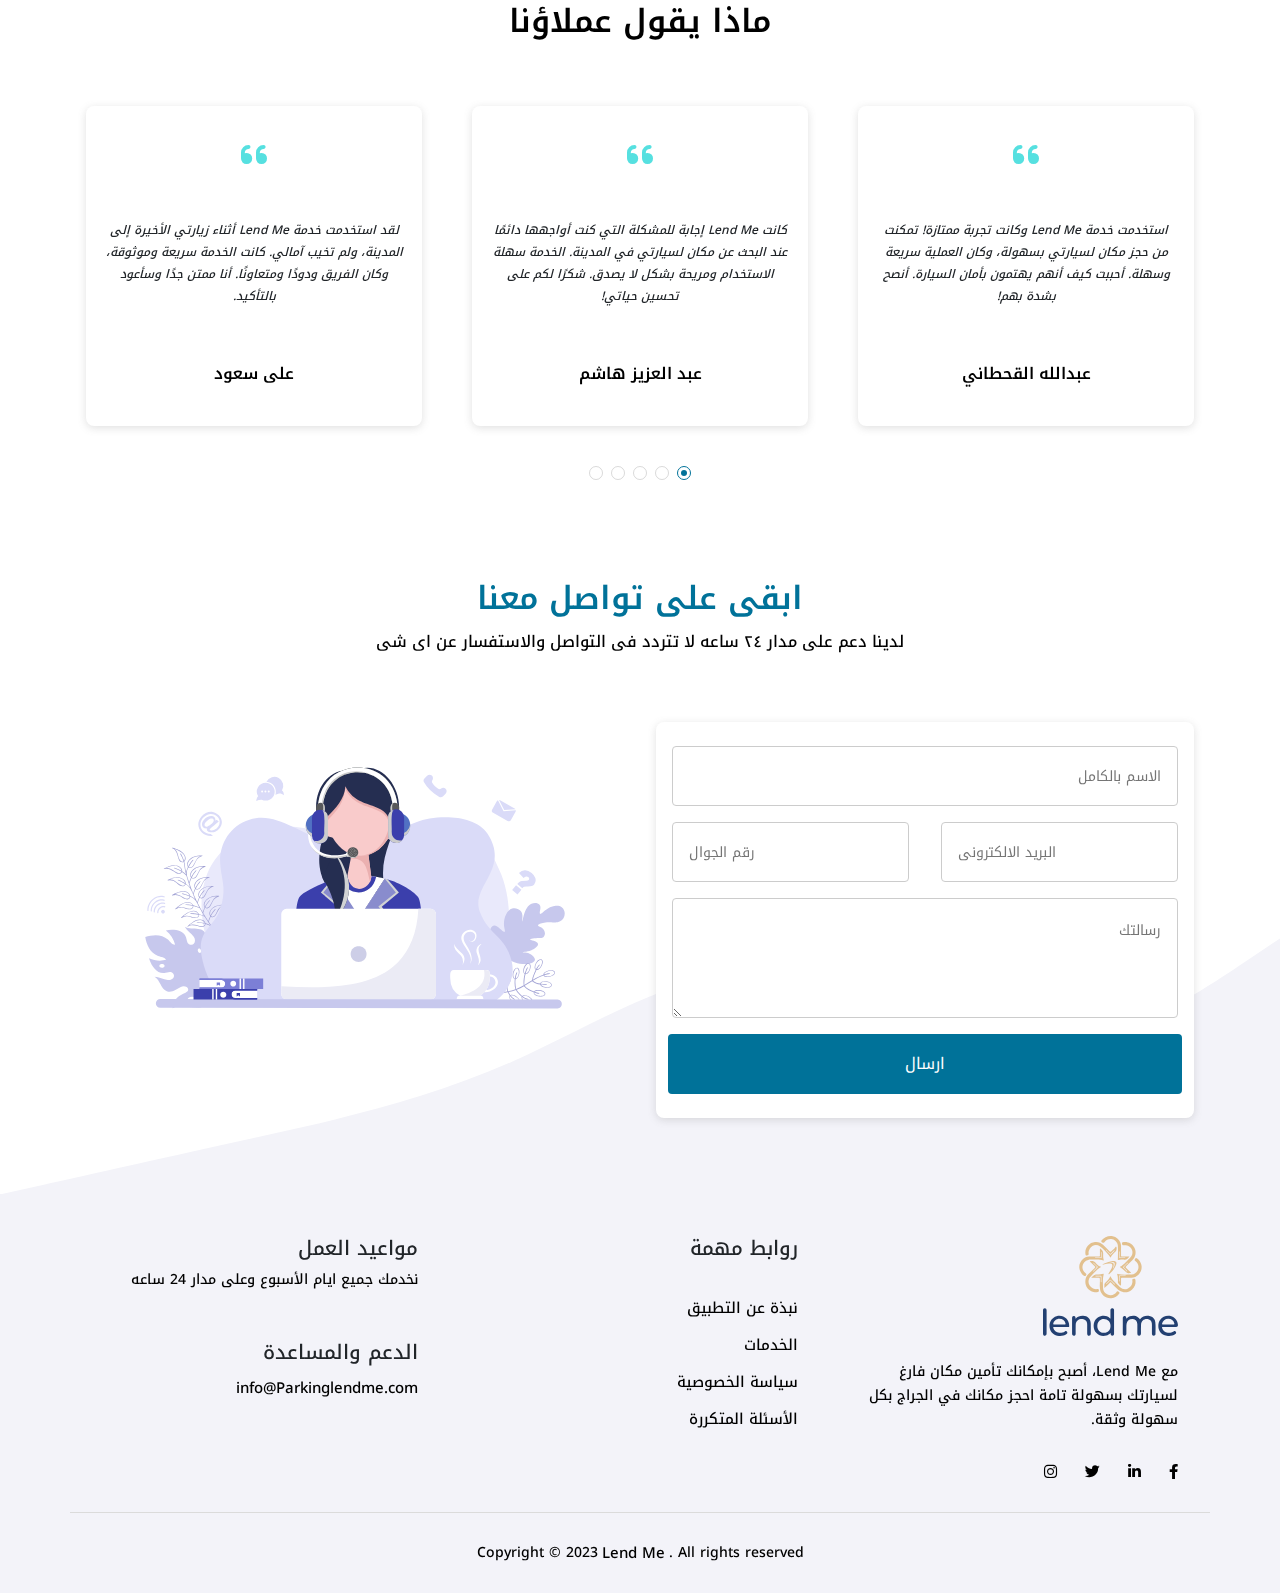
==== commit 704c3cbd: "#41" ====
--- a/index.html
+++ b/index.html
@@ -516,7 +516,7 @@
                     </div>
                     <div>
                         <h5 class="footer-title mb-2">الدعم والمساعدة</h5>
-                        <a href="mailto:info@lendme.com">info@lendme.com</a>
+                        <a href="mailto:info@Parkinglendme.com">info@Parkinglendme.com</a>
                     </div>
                 </div>
                 <div class="col-12 copy d-flex align-items-center justify-content-center">
